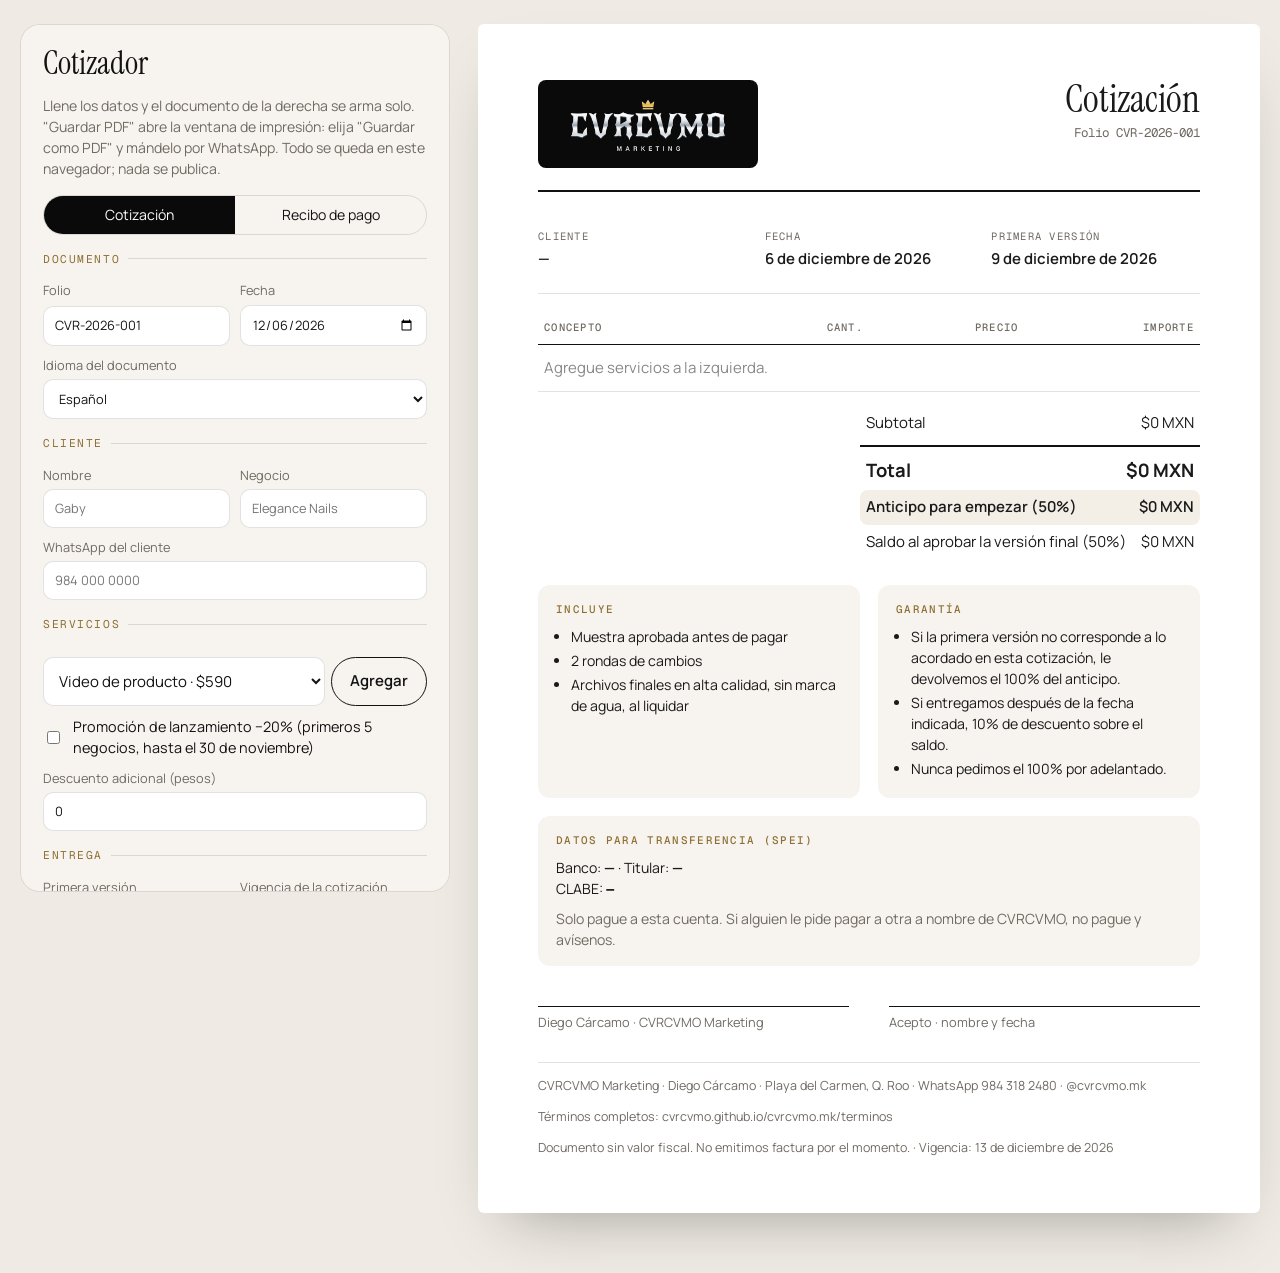
==== cotizacion/index.html @ f7d999a0 "Página nueva: garantía, versión en inglés, términos y cotizador Publica en GitHub Pages el rediseño " ====
<!doctype html>
<html lang="es">
<head>
<meta charset="utf-8">
<meta name="viewport" content="width=device-width,initial-scale=1">
<meta name="robots" content="noindex, nofollow">
<title>Cotizador · CVRCVMO Marketing</title>
<link rel="icon" type="image/png" sizes="32x32" href="../img/favicon-32.png">
<link rel="preconnect" href="https://fonts.googleapis.com">
<link rel="preconnect" href="https://fonts.gstatic.com" crossorigin>
<link rel="stylesheet" href="https://fonts.googleapis.com/css2?family=Instrument+Serif&family=Manrope:wght@400;600;700&family=Geist+Mono:wght@400;500&display=swap">
<style>
  /* Herramienta interna: a la izquierda el formulario, a la derecha el documento que se imprime o se guarda en PDF. */
  :root { color-scheme: light; --ivory: #EFEBE4; --paper: #FFFFFF; --ink: #121212; --stone: #6F6A62; --gold: #C9A45C; --gold-ink: #8E6F33; --night: #0A0A0B; --line: rgba(18,18,18,0.12);
    --serif: "Instrument Serif", Georgia, serif; --sans: "Manrope", system-ui, -apple-system, sans-serif; --mono: "Geist Mono", ui-monospace, Menlo, monospace; }
  * { box-sizing: border-box; }
  body { margin: 0; background: var(--ivory); color: var(--ink); font: 15px/1.5 var(--sans); -webkit-font-smoothing: antialiased; }
  .app { display: grid; grid-template-columns: minmax(0, 430px) minmax(0, 1fr); gap: 28px; max-width: 1320px; margin: 0 auto; padding: 24px 20px 60px; align-items: start; }
  .panel { background: #F7F4EF; border: 1px solid var(--line); border-radius: 20px; padding: 22px; display: grid; gap: 16px; position: sticky; top: 16px; max-height: calc(100vh - 32px); overflow: auto; }
  .panel h1 { font-family: var(--serif); font-weight: 400; font-size: 2rem; margin: 0; line-height: 1; }
  .panel p.help { margin: 0; color: var(--stone); font-size: 0.88rem; }
  fieldset { border: 0; border-top: 1px solid var(--line); margin: 0; padding: 14px 0 0; display: grid; gap: 10px; }
  legend { font-family: var(--mono); font-size: 0.7rem; letter-spacing: 0.14em; text-transform: uppercase; color: var(--gold-ink); padding: 0 8px 0 0; }
  label { display: grid; gap: 4px; font-size: 0.8rem; color: var(--stone); }
  input, select, textarea { font: inherit; color: var(--ink); background: #fff; border: 1px solid var(--line); border-radius: 10px; padding: 9px 11px; width: 100%; }
  textarea { min-height: 64px; resize: vertical; }
  .row { display: grid; grid-template-columns: minmax(0, 1fr) minmax(0, 1fr); gap: 10px; }
  .check { display: flex; gap: 10px; align-items: center; color: var(--ink); font-size: 0.9rem; }
  .check input { width: auto; }
  .seg { display: grid; grid-template-columns: 1fr 1fr; border: 1px solid var(--line); border-radius: 999px; overflow: hidden; }
  .seg label { display: block; text-align: center; padding: 8px; cursor: pointer; color: var(--ink); font-size: 0.88rem; }
  .seg input { display: none; }
  .seg label:has(input:checked) { background: var(--night); color: #fff; }
  .items { display: grid; gap: 8px; }
  .item { display: grid; grid-template-columns: minmax(0, 1fr) 54px 92px 30px; gap: 6px; align-items: center; }
  .item input { padding: 8px; }
  .x { border: 0; background: transparent; font-size: 1.2rem; cursor: pointer; color: var(--stone); }
  .add { display: grid; grid-template-columns: minmax(0, 1fr) auto; gap: 6px; }
  button.btn { font: inherit; font-weight: 600; border: 0; border-radius: 999px; padding: 12px 18px; cursor: pointer; background: var(--night); color: #fff; }
  button.ghost { background: transparent; color: var(--ink); border: 1px solid var(--ink); }
  .actions { display: flex; flex-wrap: wrap; gap: 8px; }
  #toast { font-family: var(--mono); font-size: 0.75rem; color: var(--gold-ink); min-height: 1em; }

  /* ---------- Documento ---------- */
  .doc { background: var(--paper); border-radius: 6px; box-shadow: 0 30px 60px -30px rgba(0,0,0,0.35); width: 100%; max-width: 820px; margin: 0 auto; padding: 56px 60px; color: #1a1a1a; }
  .doc-head { display: flex; justify-content: space-between; align-items: flex-start; gap: 20px; padding-bottom: 22px; border-bottom: 2px solid #111; }
  .doc-head img { width: 220px; height: auto; display: block; background: #0A0A0B; border-radius: 8px; padding: 12px 16px; }
  .doc-type { text-align: right; }
  .doc-type b { display: block; font-family: var(--serif); font-weight: 400; font-size: 2.4rem; line-height: 1; }
  .doc-type span { font-family: var(--mono); font-size: 0.78rem; color: var(--stone); display: block; margin-top: 6px; }
  .meta { display: grid; grid-template-columns: repeat(3, minmax(0, 1fr)); gap: 18px; padding: 22px 0; border-bottom: 1px solid var(--line); }
  .meta dt { font-family: var(--mono); font-size: 0.66rem; letter-spacing: 0.12em; text-transform: uppercase; color: var(--stone); margin-bottom: 3px; }
  .meta dd { margin: 0; font-weight: 600; overflow-wrap: anywhere; }
  table { width: 100%; border-collapse: collapse; margin-top: 18px; }
  th { text-align: left; font-family: var(--mono); font-size: 0.66rem; letter-spacing: 0.12em; text-transform: uppercase; color: var(--stone); font-weight: 500; padding: 8px 6px; border-bottom: 1px solid #111; }
  td { padding: 12px 6px; border-bottom: 1px solid var(--line); vertical-align: top; }
  td small { display: block; color: var(--stone); font-size: 0.8rem; }
  .r { text-align: right; white-space: nowrap; font-variant-numeric: tabular-nums; }
  .totals { margin-left: auto; width: min(340px, 100%); margin-top: 14px; display: grid; }
  .totals div { display: flex; justify-content: space-between; padding: 6px 6px; font-variant-numeric: tabular-nums; }
  .totals div span:last-child { white-space: nowrap; padding-left: 14px; }
  .totals .grand { border-top: 2px solid #111; margin-top: 4px; padding-top: 10px; font-weight: 700; font-size: 1.15rem; }
  .totals .pay50 { background: #F4EFE6; border-radius: 8px; font-weight: 600; }
  .receipt-box { margin-top: 22px; border: 2px solid #111; border-radius: 12px; padding: 18px 20px; display: grid; grid-template-columns: minmax(0, 1fr) auto; gap: 8px 20px; align-items: center; }
  .receipt-box b { font-family: var(--serif); font-weight: 400; font-size: 2.2rem; line-height: 1; }
  .stamp { font-family: var(--mono); font-size: 0.75rem; letter-spacing: 0.14em; color: #1E7A46; border: 2px solid #1E7A46; border-radius: 8px; padding: 6px 10px; transform: rotate(-4deg); }
  .blocks { display: grid; grid-template-columns: minmax(0, 1fr) minmax(0, 1fr); gap: 18px; margin-top: 26px; }
  .block { background: #F7F4EF; border-radius: 12px; padding: 16px 18px; font-size: 0.88rem; }
  .block h4 { margin: 0 0 8px; font-family: var(--mono); font-size: 0.68rem; letter-spacing: 0.12em; text-transform: uppercase; color: var(--gold-ink); font-weight: 500; }
  .block p, .block ul { margin: 0; }
  .block ul { padding-left: 1.1em; }
  .block li { margin: 3px 0; }
  .notes { margin-top: 18px; font-size: 0.88rem; white-space: pre-wrap; }
  .doc-foot { margin-top: 30px; padding-top: 14px; border-top: 1px solid var(--line); display: flex; justify-content: space-between; gap: 12px; flex-wrap: wrap; font-size: 0.78rem; color: var(--stone); }
  .sign { margin-top: 40px; display: grid; grid-template-columns: 1fr 1fr; gap: 40px; font-size: 0.8rem; color: var(--stone); }
  .sign div { border-top: 1px solid #111; padding-top: 6px; }

  @media (max-width: 980px) { .app { grid-template-columns: minmax(0, 1fr); } .panel { position: static; max-height: none; } .doc { padding: 30px 22px; } .meta, .blocks { grid-template-columns: minmax(0, 1fr); } .doc-head img { width: 160px; } }
  @media print {
    @page { size: letter; margin: 12mm; }
    body { background: #fff; }
    .panel { display: none; }
    .app { display: block; padding: 0; max-width: none; }
    .doc { box-shadow: none; max-width: none; padding: 0; border-radius: 0; }
    .block, .totals .pay50 { -webkit-print-color-adjust: exact; print-color-adjust: exact; }
    .doc-head img { -webkit-print-color-adjust: exact; print-color-adjust: exact; }
  }
</style>
</head>
<body>
<div class="app">
  <form class="panel" id="f" autocomplete="off">
    <h1>Cotizador</h1>
    <p class="help">Llene los datos y el documento de la derecha se arma solo. "Guardar PDF" abre la ventana de impresión: elija "Guardar como PDF" y mándelo por WhatsApp. Todo se queda en este navegador; nada se publica.</p>

    <div class="seg"><label><input type="radio" name="tipo" value="cot" checked>Cotización</label><label><input type="radio" name="tipo" value="rec">Recibo de pago</label></div>

    <fieldset><legend>Documento</legend>
      <div class="row"><label>Folio<input name="folio"></label><label>Fecha<input name="fecha" type="date"></label></div>
      <label>Idioma del documento<select name="lang"><option value="es">Español</option><option value="en">English</option></select></label>
    </fieldset>

    <fieldset><legend>Cliente</legend>
      <div class="row"><label>Nombre<input name="cliente" placeholder="Gaby"></label><label>Negocio<input name="negocio" placeholder="Elegance Nails"></label></div>
      <label>WhatsApp del cliente<input name="tel" placeholder="984 000 0000"></label>
    </fieldset>

    <fieldset><legend>Servicios</legend>
      <div class="items" id="items"></div>
      <div class="add"><select id="catalog"></select><button type="button" class="btn ghost" id="addBtn">Agregar</button></div>
      <label class="check"><input type="checkbox" name="promo"> Promoción de lanzamiento −20% (primeros 5 negocios, hasta el 30 de noviembre)</label>
      <label>Descuento adicional (pesos)<input name="desc" type="number" min="0" step="1" value="0"></label>
    </fieldset>

    <fieldset id="cotFields"><legend>Entrega</legend>
      <div class="row"><label>Primera versión<input name="entrega" type="date"></label><label>Vigencia de la cotización<input name="vigencia" type="date"></label></div>
      <label>Notas para el cliente<textarea name="notas" placeholder="Ej. Incluye versión vertical y cuadrada."></textarea></label>
    </fieldset>

    <fieldset id="recFields" hidden><legend>Pago recibido</legend>
      <div class="row"><label>Concepto<select name="concepto"><option value="anticipo">Anticipo (50%)</option><option value="liquidacion">Liquidación (50%)</option><option value="mensual1">Plan mensual · primera mitad</option><option value="mensual2">Plan mensual · segunda mitad</option><option value="otro">Otro</option></select></label>
      <label>Monto recibido<input name="monto" type="number" min="0" step="1"></label></div>
      <label>Folio de la cotización<input name="ref" placeholder="CVR-2026-001"></label>
      <label>Referencia o clave de rastreo SPEI<input name="rastreo"></label>
    </fieldset>

    <fieldset><legend>Datos para transferencia (se guardan aquí)</legend>
      <div class="row"><label>Banco<input name="banco"></label><label>Titular<input name="titular" placeholder="Nombre del titular de la cuenta"></label></div>
      <label>CLABE (18 dígitos)<input name="clabe" inputmode="numeric" maxlength="22"></label>
    </fieldset>

    <div class="actions">
      <button type="button" class="btn" id="printBtn">Guardar PDF</button>
      <button type="button" class="btn ghost" id="copyBtn">Copiar resumen para WhatsApp</button>
      <button type="button" class="btn ghost" id="newBtn">Nuevo folio</button>
    </div>
    <div id="toast" aria-live="polite"></div>
  </form>

  <article class="doc" id="doc" aria-live="polite"></article>
</div>

<script>
  // Precios: iguales a los de la página. Hasta el 30 de noviembre de 2026 rigen los de lanzamiento.
  var LAUNCH = Date.now() < Date.UTC(2026, 11, 1, 5, 0, 0);
  var CAT = [
    {id: 'v1', es: 'Video de producto', en: 'Product video', d: '10–15 s · vertical u horizontal', de: '10–15 s · vertical or horizontal', p: 590, l: 325},
    {id: 'v2', es: 'Reel de tendencia', en: 'Trending reel', d: '15–25 s · 1080 × 1920', de: '15–25 s · 1080 × 1920', p: 890, l: 510},
    {id: 'v3', es: 'Video informativo', en: 'Explainer video', d: '40–90 s · 1080 × 1920', de: '40–90 s · 1080 × 1920', p: 790, l: 460},
    {id: 'v4', es: 'Logo animado', en: 'Animated logo', d: '3–5 s · fondo transparente', de: '3–5 s · transparent background', p: 490, l: 290},
    {id: 'd1', es: 'Diseño de logo', en: 'Logo design', d: 'Logo + símbolo · 2 propuestas · fondo claro y oscuro', de: 'Logo + symbol · 2 proposals · light and dark', p: 1290, l: 480},
    {id: 'd2', es: 'Kit de marca', en: 'Brand kit', d: 'Paleta, tipografías y guía de uso', de: 'Palette, fonts and usage guide', p: 690, l: 290},
    {id: 'd3', es: 'Carrusel informativo', en: 'Info carousel', d: 'Hasta 6 imágenes · 1080 × 1350', de: 'Up to 6 images · 1080 × 1350', p: 450, l: 255},
    {id: 'd4', es: 'Mockup de producto', en: 'Product mockup', d: '1 mockup', de: '1 mockup', p: 190, l: 120},
    {id: 'd5', es: '3 mockups de producto', en: '3 product mockups', d: 'Paquete de 3', de: 'Pack of 3', p: 490, l: 300},
    {id: 'w1', es: 'Página web', en: 'Website', d: 'Hasta 5 secciones · publicación incluida', de: 'Up to 5 sections · publishing included', p: 4500, l: 2400},
    {id: 'k1', es: 'Paquete Lanzamiento', en: 'Launch package', d: 'Logo animado + video de producto + reel de tendencia', de: 'Animated logo + product video + trending reel', p: 1590, l: 940},
    {id: 'k2', es: 'Paquete Ventas en línea', en: 'Sell online package', d: 'Video informativo + carrusel + 3 mockups', de: 'Explainer video + carousel + 3 mockups', p: 1390, l: 890},
    {id: 'k3', es: 'Plan mensual', en: 'Monthly plan', d: '4 videos de producto + 2 reels + calendario', de: '4 product videos + 2 reels + calendar', p: 2900, l: 1600},
    {id: 'x', es: 'Otro (escriba el concepto)', en: 'Other', d: '', de: '', p: 0, l: 0}
  ];
  var T = {
    es: {cot: 'Cotización', rec: 'Recibo de pago', folio: 'Folio', fecha: 'Fecha', cliente: 'Cliente', valid: 'Vigencia', entrega: 'Primera versión', concepto: 'Concepto', cant: 'Cant.', precio: 'Precio', importe: 'Importe',
      sub: 'Subtotal', promo: 'Promoción de lanzamiento −20%', desc: 'Descuento', total: 'Total', ant: 'Anticipo para empezar (50%)', saldo: 'Saldo al aprobar la versión final (50%)',
      recibido: 'Recibimos', por: 'por concepto de', ref: 'Cotización', rastreo: 'Referencia SPEI', pagado: 'PAGADO', saldoPend: 'Saldo pendiente',
      conceptos: {anticipo: 'anticipo (50%)', liquidacion: 'liquidación (50%)', mensual1: 'plan mensual, primera mitad', mensual2: 'plan mensual, segunda mitad', otro: 'pago'},
      incl: 'Incluye', inclList: ['Muestra aprobada antes de pagar', '2 rondas de cambios', 'Archivos finales en alta calidad, sin marca de agua, al liquidar'],
      gar: 'Garantía', garList: ['Si la primera versión no corresponde a lo acordado en esta cotización, le devolvemos el 100% del anticipo.', 'Si entregamos después de la fecha indicada, 10% de descuento sobre el saldo.', 'Nunca pedimos el 100% por adelantado.'],
      pago: 'Datos para transferencia (SPEI)', banco: 'Banco', titular: 'Titular', clabe: 'CLABE', seguridad: 'Solo pague a esta cuenta. Si alguien le pide pagar a otra a nombre de CVRCVMO, no pague y avísenos.',
      terms: 'Términos completos', firma1: 'Diego Cárcamo · CVRCVMO Marketing', firma2: 'Acepto · nombre y fecha', noFactura: 'Documento sin valor fiscal. No emitimos factura por el momento.'},
    en: {cot: 'Quote', rec: 'Payment receipt', folio: 'No.', fecha: 'Date', cliente: 'Client', valid: 'Valid until', entrega: 'First version', concepto: 'Item', cant: 'Qty', precio: 'Price', importe: 'Amount',
      sub: 'Subtotal', promo: 'Launch offer −20%', desc: 'Discount', total: 'Total', ant: 'Deposit to start (50%)', saldo: 'Balance on final approval (50%)',
      recibido: 'We received', por: 'for', ref: 'Quote', rastreo: 'SPEI reference', pagado: 'PAID', saldoPend: 'Balance due',
      conceptos: {anticipo: 'deposit (50%)', liquidacion: 'final payment (50%)', mensual1: 'monthly plan, first half', mensual2: 'monthly plan, second half', otro: 'payment'},
      incl: 'Includes', inclList: ['Sample approved before paying', '2 rounds of changes', 'High-quality final files without watermark once paid'],
      gar: 'Guarantee', garList: ['If the first version does not match what this quote states, we refund 100% of the deposit.', 'If we deliver after the stated date, 10% off the balance.', 'We never ask for 100% upfront.'],
      pago: 'Bank transfer details (SPEI, Mexico)', banco: 'Bank', titular: 'Account holder', clabe: 'CLABE', seguridad: 'Only pay into this account. If anyone asks you to pay another account on behalf of CVRCVMO, do not pay and let us know.',
      terms: 'Full terms', firma1: 'Diego Cárcamo · CVRCVMO Marketing', firma2: 'Accepted · name and date', noFactura: 'Not a tax invoice. We do not issue facturas at the moment.'}
  };
  var f = document.getElementById('f'), itemsEl = document.getElementById('items'), doc = document.getElementById('doc');
  var items = [];
  var money = function (n) { return '$' + (Math.round(n * 100) / 100).toLocaleString('en-US', {minimumFractionDigits: 0, maximumFractionDigits: 2}) + ' MXN'; };
  var esc = function (s) { return String(s == null ? '' : s).replace(/[&<>"]/g, function (c) { return {'&': '&amp;', '<': '&lt;', '>': '&gt;', '"': '&quot;'}[c]; }); };
  var store = {get: function (k) { try { return localStorage.getItem(k); } catch (e) { return null; } }, set: function (k, v) { try { localStorage.setItem(k, v); } catch (e) {} }};
  var iso = function (d) { return new Date(d.getTime() - d.getTimezoneOffset() * 60000).toISOString().slice(0, 10); };
  var addDays = function (n) { var d = new Date(); d.setDate(d.getDate() + n); return iso(d); };
  var fmtDate = function (v, lang) { if (!v) return '—'; var p = v.split('-'); var d = new Date(+p[0], +p[1] - 1, +p[2]); return d.toLocaleDateString(lang === 'en' ? 'en-US' : 'es-MX', {day: 'numeric', month: 'long', year: 'numeric'}); };

  // Catálogo
  var cat = document.getElementById('catalog');
  CAT.forEach(function (c) { var o = document.createElement('option'); o.value = c.id; o.textContent = c.es + (c.p ? ' · ' + money(LAUNCH ? c.l : c.p).replace(' MXN', '') : ''); cat.appendChild(o); });
  document.getElementById('addBtn').onclick = function () {
    var c = CAT.filter(function (x) { return x.id === cat.value; })[0];
    items.push({id: c.id, name: c.id === 'x' ? '' : c.es, nameEn: c.en, d: c.d, de: c.de, q: 1, price: LAUNCH ? c.l : c.p});
    renderItems(); render();
  };
  function renderItems() {
    itemsEl.innerHTML = '';
    items.forEach(function (it, i) {
      var row = document.createElement('div'); row.className = 'item';
      row.innerHTML = '<input aria-label="Concepto" value="' + esc(it.name) + '" placeholder="Concepto"><input aria-label="Cantidad" type="number" min="1" value="' + it.q + '"><input aria-label="Precio" type="number" min="0" value="' + it.price + '"><button type="button" class="x" aria-label="Quitar">×</button>';
      var ins = row.querySelectorAll('input');
      ins[0].oninput = function () { it.name = this.value; if (it.id === 'x') it.nameEn = this.value; render(); };
      ins[1].oninput = function () { it.q = Math.max(1, +this.value || 1); render(); };
      ins[2].oninput = function () { it.price = Math.max(0, +this.value || 0); render(); };
      row.querySelector('.x').onclick = function () { items.splice(i, 1); renderItems(); render(); };
      itemsEl.appendChild(row);
    });
  }

  // Datos de la cuenta y folio guardados en este navegador
  ['banco', 'titular', 'clabe'].forEach(function (k) { var v = store.get('cvr_' + k); if (v !== null) f[k].value = v; f[k].addEventListener('input', function () { store.set('cvr_' + k, this.value); }); });
  function nextFolio() { var n = +(store.get('cvr_folio') || 0) + 1; store.set('cvr_folio', n); return 'CVR-' + new Date().getFullYear() + '-' + String(n).padStart(3, '0'); }
  f.folio.value = 'CVR-' + new Date().getFullYear() + '-' + String(+(store.get('cvr_folio') || 0) + 1).padStart(3, '0');
  f.fecha.value = iso(new Date());
  f.entrega.value = addDays(3);
  f.vigencia.value = LAUNCH ? '2026-11-30' : addDays(7);
  f.promo.checked = LAUNCH;

  function totals() {
    var sub = items.reduce(function (s, it) { return s + it.q * it.price; }, 0);
    var promo = f.promo.checked ? Math.round(sub * 0.2) : 0;
    var desc = Math.max(0, +f.desc.value || 0);
    var total = Math.max(0, sub - promo - desc);
    var ant = Math.ceil(total / 2);
    return {sub: sub, promo: promo, desc: desc, total: total, ant: ant, saldo: total - ant};
  }

  function render() {
    var tipo = f.tipo.value, L = f.lang.value, t = T[L], k = totals();
    document.getElementById('cotFields').hidden = tipo !== 'cot';
    document.getElementById('recFields').hidden = tipo !== 'rec';
    if (tipo === 'rec' && !f.monto.value && k.total) f.monto.placeholder = String(k.ant);
    var client = [f.cliente.value, f.negocio.value].filter(Boolean).join(' · ') || '—';
    var html = '';
    html += '<div class="doc-head"><img src="../img/logo-lux.png" alt="CVRCVMO Marketing"><div class="doc-type"><b>' + (tipo === 'cot' ? t.cot : t.rec) + '</b><span>' + t.folio + ' ' + esc(f.folio.value) + '</span></div></div>';
    html += '<dl class="meta"><div><dt>' + t.cliente + '</dt><dd>' + esc(client) + (f.tel.value ? '<br><small>' + esc(f.tel.value) + '</small>' : '') + '</dd></div><div><dt>' + t.fecha + '</dt><dd>' + fmtDate(f.fecha.value, L) + '</dd></div>';
    html += tipo === 'cot' ? '<div><dt>' + t.entrega + '</dt><dd>' + fmtDate(f.entrega.value, L) + '</dd></div>' : '<div><dt>' + t.ref + '</dt><dd>' + esc(f.ref.value || '—') + '</dd></div>';
    html += '</dl>';

    if (tipo === 'rec') {
      var monto = +f.monto.value || k.ant;
      html += '<div class="receipt-box"><div><span>' + t.recibido + '</span><br><b>' + money(monto) + '</b><br><span>' + t.por + ' ' + t.conceptos[f.concepto.value] + '</span>' + (f.rastreo.value ? '<br><small>' + t.rastreo + ': ' + esc(f.rastreo.value) + '</small>' : '') + '</div><span class="stamp">' + t.pagado + '</span></div>';
    }

    html += '<table><thead><tr><th>' + t.concepto + '</th><th class="r">' + t.cant + '</th><th class="r">' + t.precio + '</th><th class="r">' + t.importe + '</th></tr></thead><tbody>';
    if (!items.length) html += '<tr><td colspan="4" style="color:#888">' + (L === 'en' ? 'Add services on the left.' : 'Agregue servicios a la izquierda.') + '</td></tr>';
    items.forEach(function (it) {
      html += '<tr><td>' + esc(L === 'en' ? it.nameEn || it.name : it.name) + ((L === 'en' ? it.de : it.d) ? '<small>' + esc(L === 'en' ? it.de : it.d) + '</small>' : '') + '</td><td class="r">' + it.q + '</td><td class="r">' + money(it.price) + '</td><td class="r">' + money(it.q * it.price) + '</td></tr>';
    });
    html += '</tbody></table><div class="totals"><div><span>' + t.sub + '</span><span>' + money(k.sub) + '</span></div>';
    if (k.promo) html += '<div><span>' + t.promo + '</span><span>−' + money(k.promo) + '</span></div>';
    if (k.desc) html += '<div><span>' + t.desc + '</span><span>−' + money(k.desc) + '</span></div>';
    html += '<div class="grand"><span>' + t.total + '</span><span>' + money(k.total) + '</span></div>';
    if (tipo === 'cot') html += '<div class="pay50"><span>' + t.ant + '</span><span>' + money(k.ant) + '</span></div><div><span>' + t.saldo + '</span><span>' + money(k.saldo) + '</span></div>';
    else { var paidNow = +f.monto.value || k.ant; var pend = f.concepto.value === 'anticipo' ? Math.max(0, k.total - paidNow) : 0; if (pend) html += '<div><span>' + t.saldoPend + '</span><span>' + money(pend) + '</span></div>'; }
    html += '</div>';

    if (tipo === 'cot' && f.notas.value.trim()) html += '<p class="notes">' + esc(f.notas.value.trim()) + '</p>';

    html += '<div class="blocks">';
    if (tipo === 'cot') html += '<div class="block"><h4>' + t.incl + '</h4><ul>' + t.inclList.map(function (x) { return '<li>' + x + '</li>'; }).join('') + '</ul></div>';
    html += '<div class="block"><h4>' + t.gar + '</h4><ul>' + t.garList.map(function (x) { return '<li>' + x + '</li>'; }).join('') + '</ul></div>';
    if (tipo === 'cot') {
      html += '<div class="block" style="grid-column:1/-1"><h4>' + t.pago + '</h4><p>' + t.banco + ': <b>' + esc(f.banco.value || '—') + '</b> · ' + t.titular + ': <b>' + esc(f.titular.value || '—') + '</b>' + '<br>' + t.clabe + ': <b style="font-family:var(--mono)">' + esc(f.clabe.value || '—') + '</b></p><p style="margin-top:8px;color:#6F6A62">' + t.seguridad + '</p></div>';
    }
    html += '</div>';
    if (tipo === 'cot') html += '<div class="sign"><div>' + t.firma1 + '</div><div>' + t.firma2 + '</div></div>';
    html += '<div class="doc-foot"><span>CVRCVMO Marketing · Diego Cárcamo · Playa del Carmen, Q. Roo · WhatsApp 984 318 2480 · @cvrcvmo.mk</span><span>' + t.terms + ': cvrcvmo.github.io/cvrcvmo.mk/terminos</span><span>' + t.noFactura + (tipo === 'cot' && f.vigencia.value ? ' · ' + t.valid + ': ' + fmtDate(f.vigencia.value, L) : '') + '</span></div>';
    doc.innerHTML = html;
    document.title = (tipo === 'cot' ? t.cot : t.rec) + ' ' + f.folio.value + (f.negocio.value ? ' · ' + f.negocio.value : '');
  }

  f.addEventListener('input', render);
  f.addEventListener('change', render);
  document.getElementById('printBtn').onclick = function () {
    // El folio se consume al guardar una cotización, para que el siguiente documento lleve un número nuevo
    if (f.tipo.value === 'cot' && f.folio.value === 'CVR-' + new Date().getFullYear() + '-' + String(+(store.get('cvr_folio') || 0) + 1).padStart(3, '0')) nextFolio();
    window.print();
  };
  document.getElementById('newBtn').onclick = function () { f.folio.value = nextFolio(); render(); };
  document.getElementById('copyBtn').onclick = function () {
    var k = totals(), es = f.lang.value !== 'en', tipo = f.tipo.value;
    var lines = [];
    if (tipo === 'cot') {
      lines.push(es ? 'Cotización ' + f.folio.value + ' · CVRCVMO Marketing' : 'Quote ' + f.folio.value + ' · CVRCVMO Marketing');
      items.forEach(function (it) { lines.push('• ' + (es ? it.name : it.nameEn || it.name) + (it.q > 1 ? ' ×' + it.q : '') + ': ' + money(it.q * it.price)); });
      if (k.promo) lines.push((es ? '• Promoción −20%: −' : '• Launch offer −20%: −') + money(k.promo));
      if (k.desc) lines.push((es ? '• Descuento: −' : '• Discount: −') + money(k.desc));
      lines.push((es ? 'Total: ' : 'Total: ') + money(k.total));
      lines.push(es ? 'Para empezar: 50% (' + money(k.ant) + '). El otro 50% al aprobar la versión final.' : 'To start: 50% (' + money(k.ant) + '). The other 50% when you approve the final version.');
      lines.push(es ? 'Primera versión: ' + fmtDate(f.entrega.value, 'es') + '. Si no cumple lo acordado, le devolvemos el anticipo.' : 'First version: ' + fmtDate(f.entrega.value, 'en') + '. If it does not match what we agreed, we refund your deposit.');
    } else {
      lines.push((es ? 'Recibo ' : 'Receipt ') + f.folio.value + ': ' + (es ? 'recibimos ' : 'we received ') + money(+f.monto.value || k.ant) + ' (' + T[es ? 'es' : 'en'].conceptos[f.concepto.value] + '). ' + (es ? '¡Gracias!' : 'Thank you!'));
    }
    var text = lines.join('\n'), toast = document.getElementById('toast');
    try { navigator.clipboard.writeText(text).then(function () { toast.textContent = 'Copiado. Péguelo en WhatsApp junto con el PDF.'; }, function () { toast.textContent = text; }); } catch (e) { toast.textContent = text; }
  };
  render();
</script>
</body>
</html>
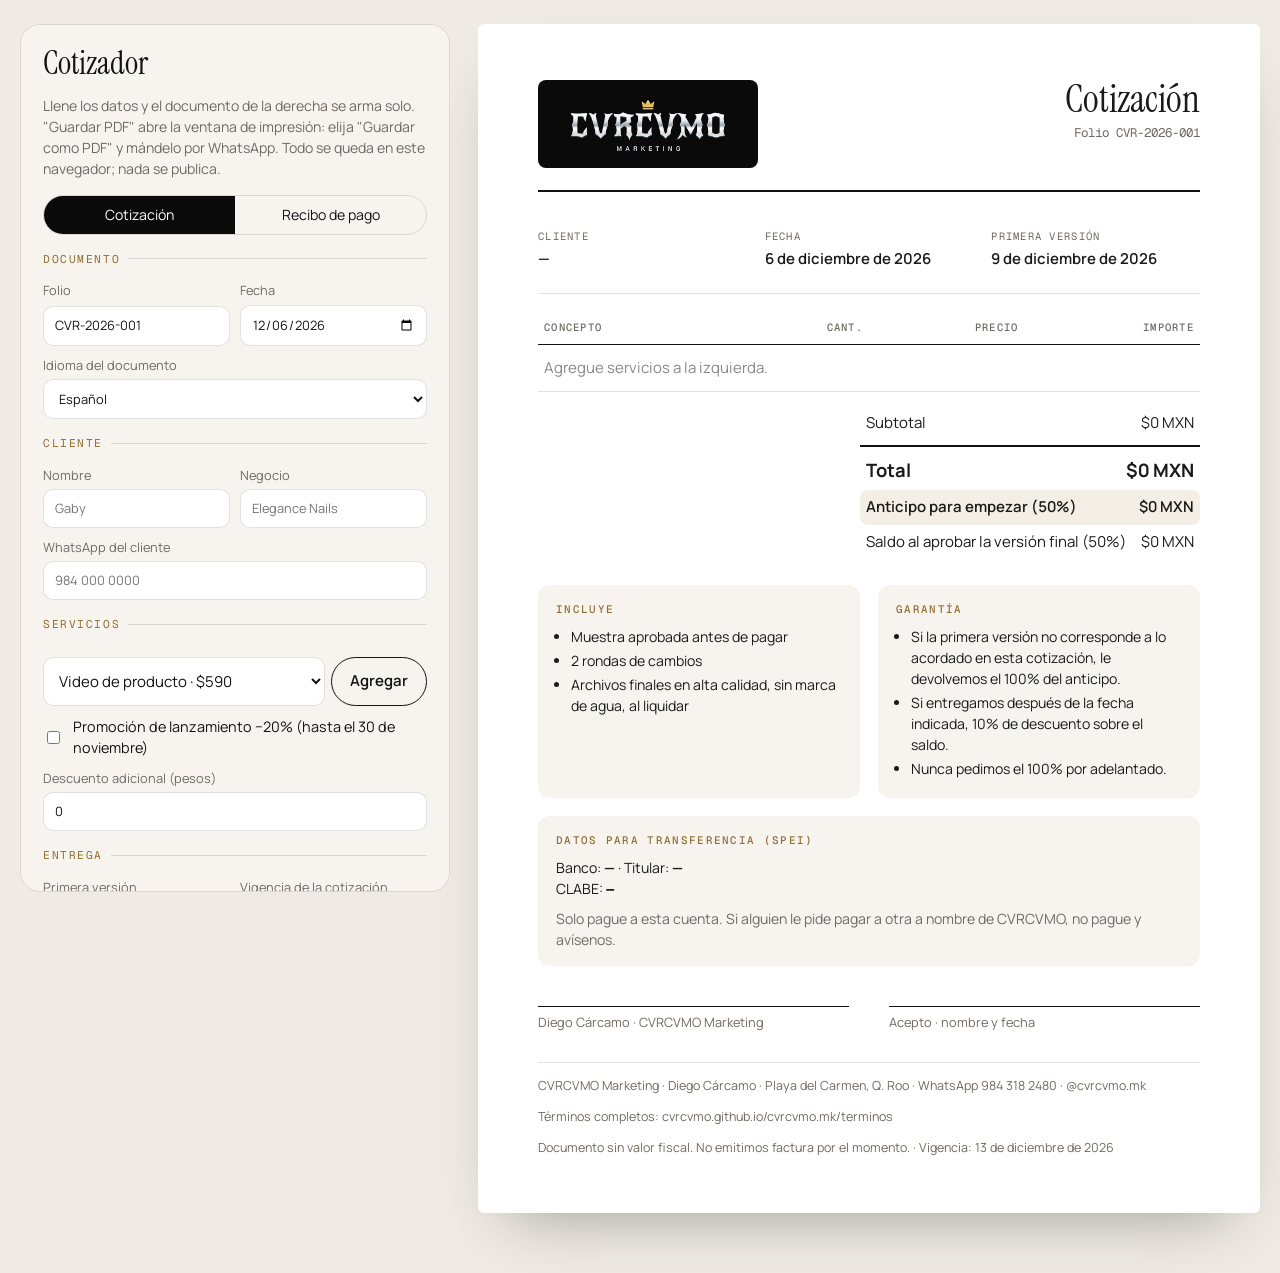
==== commit a64bbf02: "Promoción −20% para todos hasta el 30 de noviembre y archivos para Instagram - La banda de promoción" ====
--- a/cotizacion/index.html
+++ b/cotizacion/index.html
@@ -108,7 +108,7 @@
     <fieldset><legend>Servicios</legend>
       <div class="items" id="items"></div>
       <div class="add"><select id="catalog"></select><button type="button" class="btn ghost" id="addBtn">Agregar</button></div>
-      <label class="check"><input type="checkbox" name="promo"> Promoción de lanzamiento −20% (primeros 5 negocios, hasta el 30 de noviembre)</label>
+      <label class="check"><input type="checkbox" name="promo"> Promoción de lanzamiento −20% (hasta el 30 de noviembre)</label>
       <label>Descuento adicional (pesos)<input name="desc" type="number" min="0" step="1" value="0"></label>
     </fieldset>
 
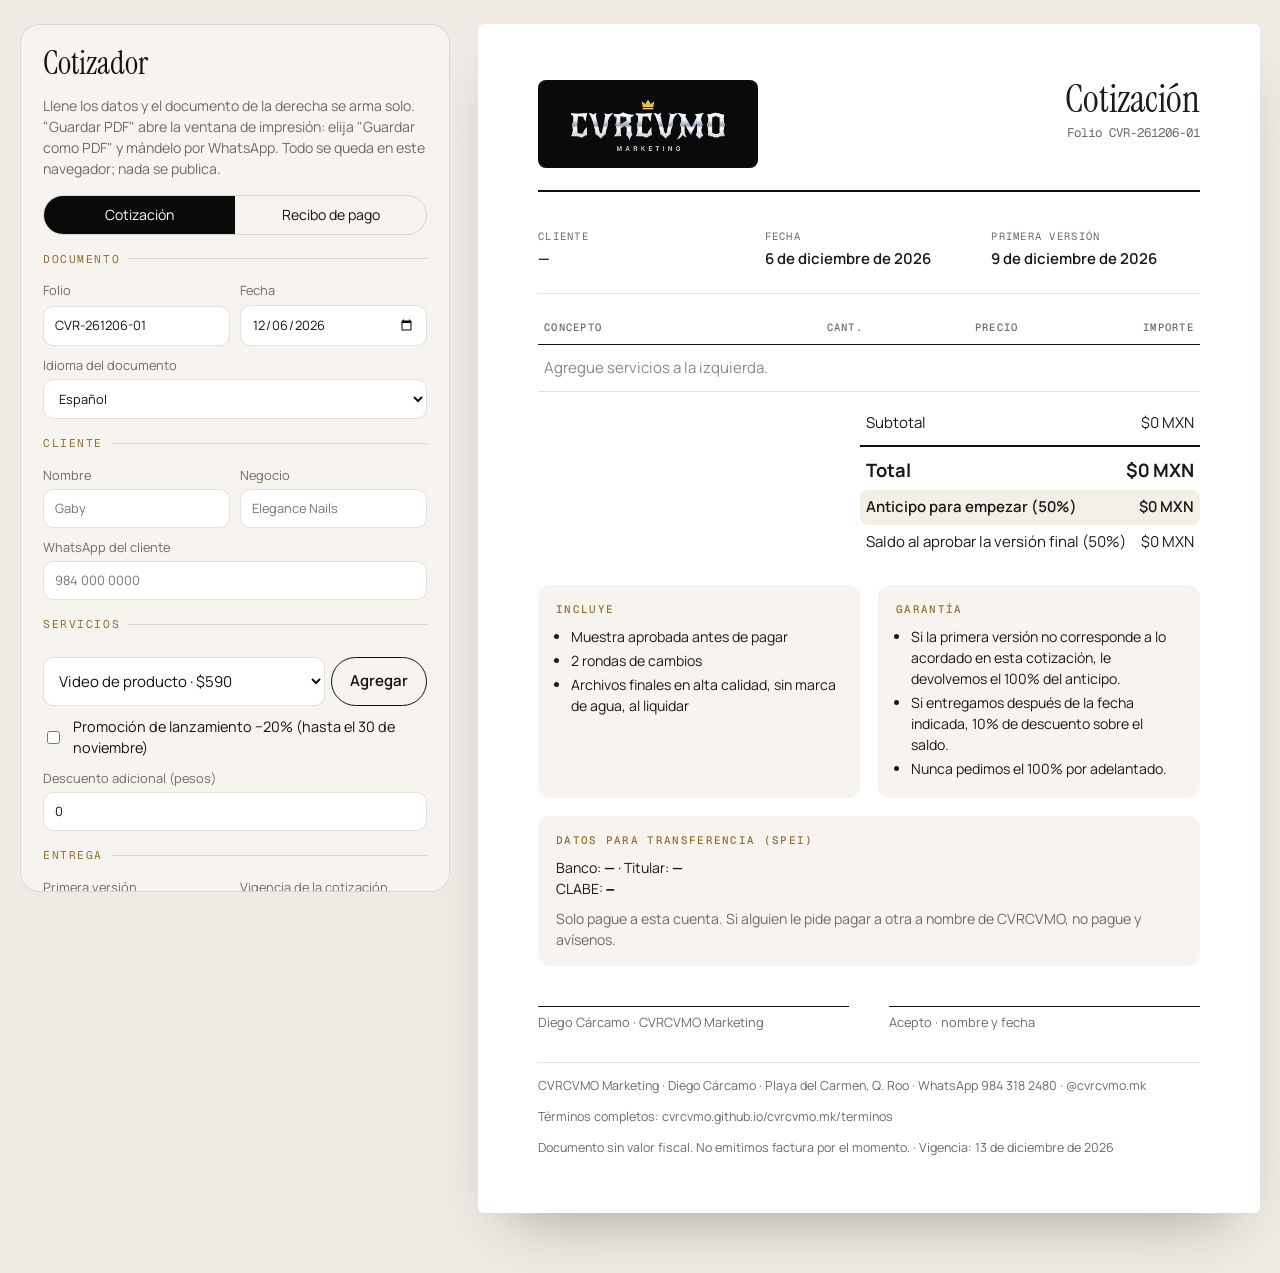
==== commit f8050c3e: "Cotizador: folio por fecha (CVR-AAMMDD-NN) y diseño a 3 columnas al imprimir Co-Authored-By: Claude " ====
--- a/cotizacion/index.html
+++ b/cotizacion/index.html
@@ -84,6 +84,9 @@
     .doc { box-shadow: none; max-width: none; padding: 0; border-radius: 0; }
     .block, .totals .pay50 { -webkit-print-color-adjust: exact; print-color-adjust: exact; }
     .doc-head img { -webkit-print-color-adjust: exact; print-color-adjust: exact; }
+    .meta { grid-template-columns: repeat(3, minmax(0, 1fr)) !important; }
+    .blocks { grid-template-columns: minmax(0, 1fr) minmax(0, 1fr) !important; }
+    .doc-head img { width: 200px !important; }
   }
 </style>
 </head>
@@ -120,7 +123,7 @@
     <fieldset id="recFields" hidden><legend>Pago recibido</legend>
       <div class="row"><label>Concepto<select name="concepto"><option value="anticipo">Anticipo (50%)</option><option value="liquidacion">Liquidación (50%)</option><option value="mensual1">Plan mensual · primera mitad</option><option value="mensual2">Plan mensual · segunda mitad</option><option value="otro">Otro</option></select></label>
       <label>Monto recibido<input name="monto" type="number" min="0" step="1"></label></div>
-      <label>Folio de la cotización<input name="ref" placeholder="CVR-2026-001"></label>
+      <label>Folio de la cotización<input name="ref" placeholder="CVR-261122-01"></label>
       <label>Referencia o clave de rastreo SPEI<input name="rastreo"></label>
     </fieldset>
 
@@ -210,8 +213,12 @@
 
   // Datos de la cuenta y folio guardados en este navegador
   ['banco', 'titular', 'clabe'].forEach(function (k) { var v = store.get('cvr_' + k); if (v !== null) f[k].value = v; f[k].addEventListener('input', function () { store.set('cvr_' + k, this.value); }); });
-  function nextFolio() { var n = +(store.get('cvr_folio') || 0) + 1; store.set('cvr_folio', n); return 'CVR-' + new Date().getFullYear() + '-' + String(n).padStart(3, '0'); }
-  f.folio.value = 'CVR-' + new Date().getFullYear() + '-' + String(+(store.get('cvr_folio') || 0) + 1).padStart(3, '0');
+  // Folio por fecha: CVR-AAMMDD-NN (NN = número del día). Así cualquier sesión o dispositivo puede numerar sin un contador compartido.
+  var ymd = (function () { var d = new Date(); return String(d.getFullYear()).slice(2) + String(d.getMonth() + 1).padStart(2, '0') + String(d.getDate()).padStart(2, '0'); })();
+  var folioKey = 'cvr_folio_' + ymd;
+  var folioN = function (n) { return 'CVR-' + ymd + '-' + String(n).padStart(2, '0'); };
+  function nextFolio() { var n = +(store.get(folioKey) || 0) + 1; store.set(folioKey, n); return folioN(n); }
+  f.folio.value = folioN(+(store.get(folioKey) || 0) + 1);
   f.fecha.value = iso(new Date());
   f.entrega.value = addDays(3);
   f.vigencia.value = LAUNCH ? '2026-11-30' : addDays(7);
@@ -275,7 +282,7 @@
   f.addEventListener('change', render);
   document.getElementById('printBtn').onclick = function () {
     // El folio se consume al guardar una cotización, para que el siguiente documento lleve un número nuevo
-    if (f.tipo.value === 'cot' && f.folio.value === 'CVR-' + new Date().getFullYear() + '-' + String(+(store.get('cvr_folio') || 0) + 1).padStart(3, '0')) nextFolio();
+    if (f.tipo.value === 'cot' && f.folio.value === folioN(+(store.get(folioKey) || 0) + 1)) nextFolio();
     window.print();
   };
   document.getElementById('newBtn').onclick = function () { f.folio.value = nextFolio(); render(); };
